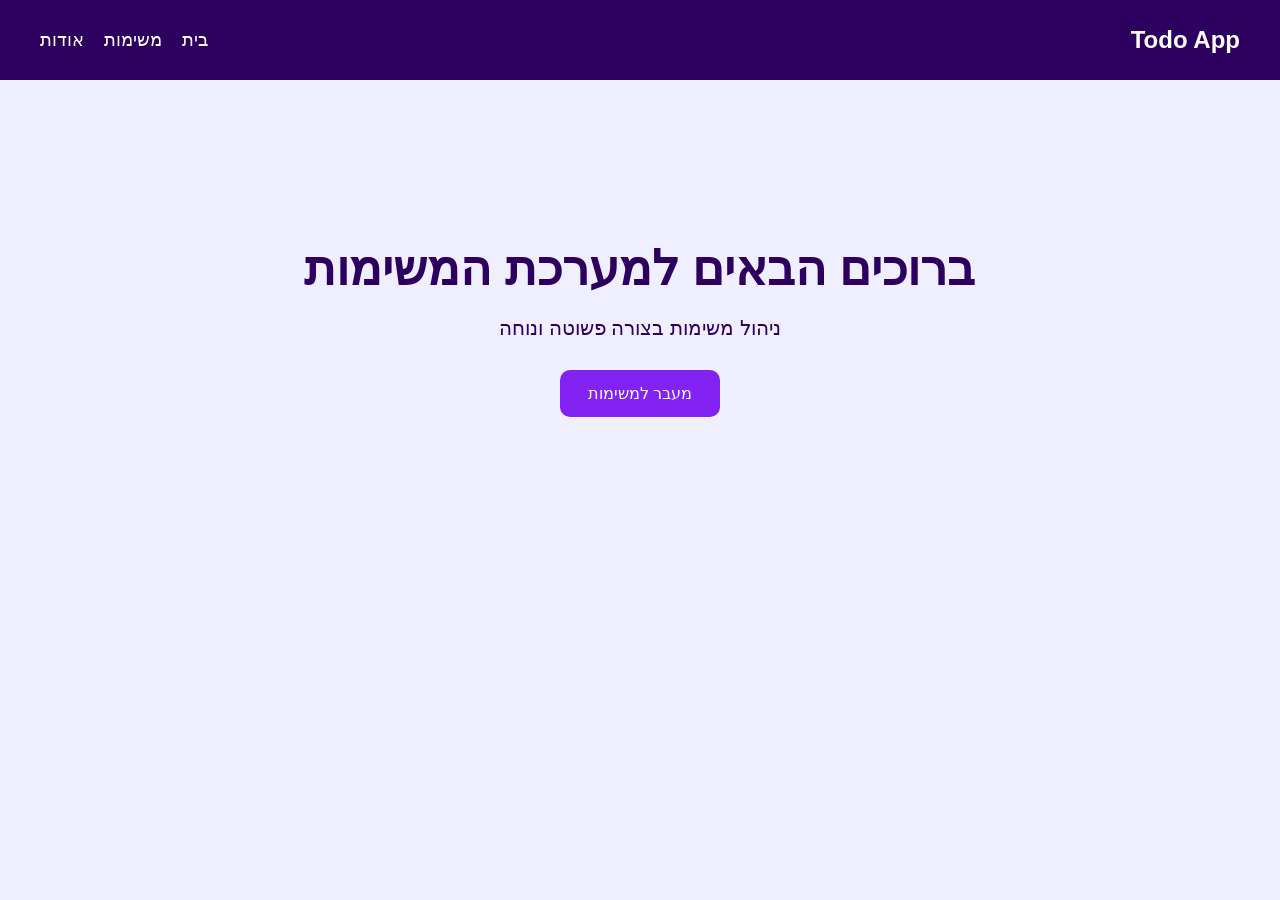
==== index.html @ 0bab48e9 "init commit" ====
<!DOCTYPE html>
<html lang="he" dir="rtl">
<head>
  <meta charset="UTF-8" />
  <meta name="viewport" content="width=device-width, initial-scale=1.0" />
  <title>Todo App</title>

  <link rel="stylesheet" href="./css/style.css" />
  <link rel="stylesheet" href="./css/navbar.css" />
</head>
<body>

  <nav class="navbar">
    <div class="logo">Todo App</div>

    <ul class="nav-links">
      <li><a href="./index.html">בית</a></li>
      <li><a href="./tasks.html">משימות</a></li>
      <li><a href="./about.html">אודות</a></li>
    </ul>
  </nav>

  <main class="container">
    <section class="hero">
      <h1>ברוכים הבאים למערכת המשימות</h1>
      <p>ניהול משימות בצורה פשוטה ונוחה</p>

      <a href="./tasks.html" class="btn">
        מעבר למשימות
      </a>
    </section>
  </main>

  <script src="./js/navbar.js"></script>
</body>
</html>
---- css/style.css ----
* {
  margin: 0;
  padding: 0;
  box-sizing: border-box;
}

body {
  font-family: Arial, sans-serif;
  background: #f0efff;
  color: #2d005f;
}

.container {
  width: 90%;
  max-width: 1100px;
  margin: auto;
  padding: 40px 0;
}

.hero {
  text-align: center;
  margin-top: 120px;
}

.hero h1 {
  font-size: 48px;
  margin-bottom: 20px;
}

.hero p {
  font-size: 20px;
  margin-bottom: 30px;
}

.btn {
  display: inline-block;
  padding: 14px 28px;
  background: #8222f3;
  color: white;
  text-decoration: none;
  border-radius: 10px;
}
---- css/navbar.css ----
.navbar {
  width: 100%;
  height: 80px;
  background: #2d005f;

  display: flex;
  align-items: center;
  justify-content: space-between;

  padding: 0 40px;
}

.logo {
  color: white;
  font-size: 24px;
  font-weight: bold;
}

.nav-links {
  display: flex;
  gap: 20px;
  list-style: none;
}

.nav-links a {
  color: white;
  text-decoration: none;
  font-size: 18px;
}
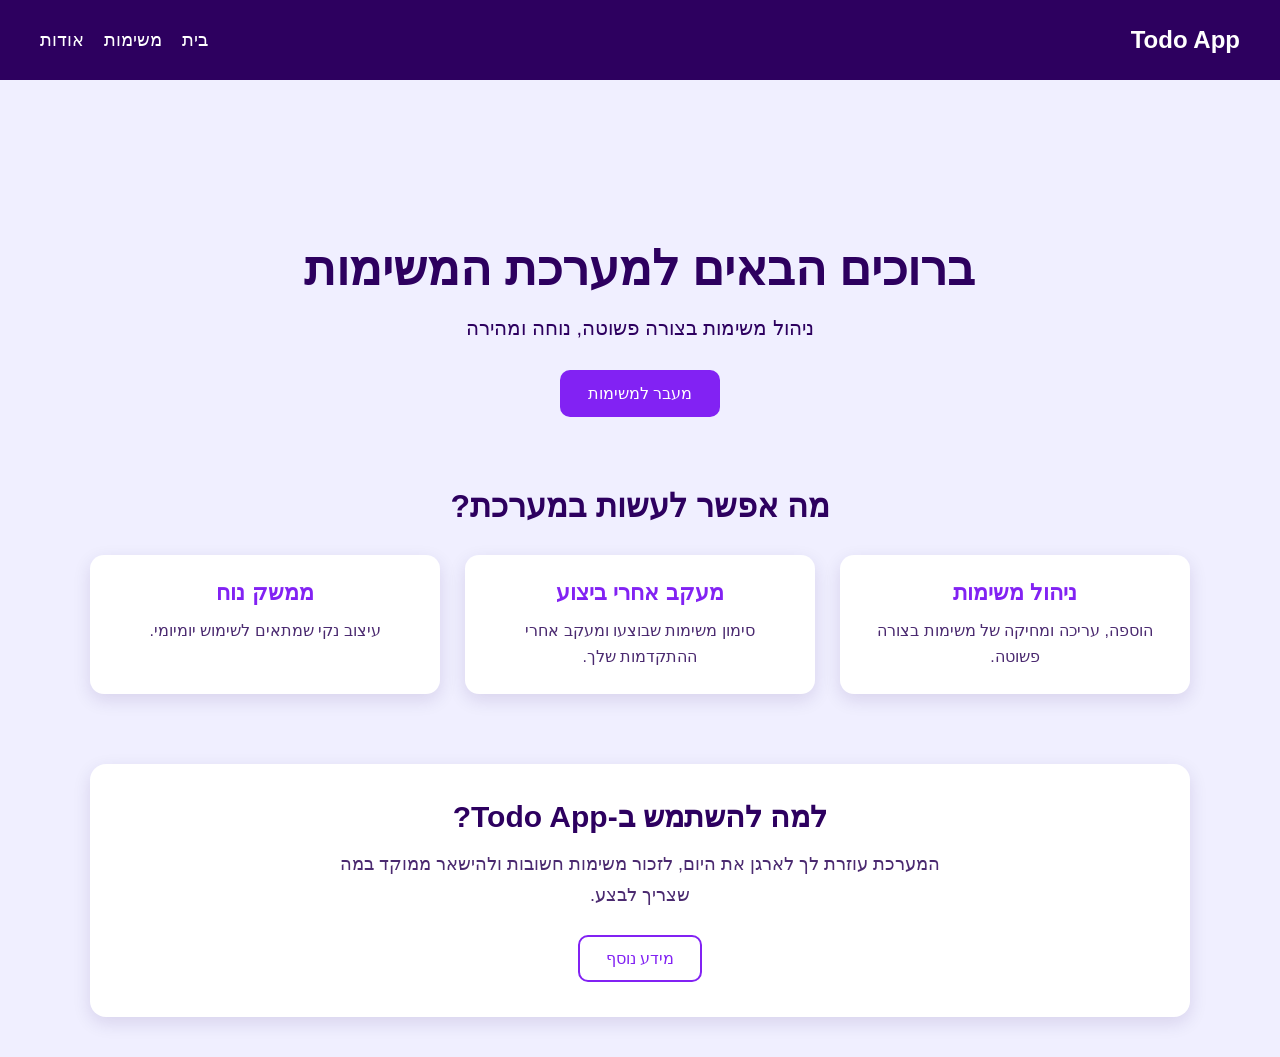
==== commit 4b40e86d: "Added new content in home page and css" ====
--- a/index.html
+++ b/index.html
@@ -21,14 +21,49 @@
   </nav>
 
   <main class="container">
+
     <section class="hero">
       <h1>ברוכים הבאים למערכת המשימות</h1>
-      <p>ניהול משימות בצורה פשוטה ונוחה</p>
+      <p>ניהול משימות בצורה פשוטה, נוחה ומהירה</p>
 
       <a href="./tasks.html" class="btn">
         מעבר למשימות
       </a>
     </section>
+
+    <section class="features">
+      <h2>מה אפשר לעשות במערכת?</h2>
+
+      <div class="features-grid">
+        <div class="feature-card">
+          <h3>ניהול משימות</h3>
+          <p>הוספה, עריכה ומחיקה של משימות בצורה פשוטה.</p>
+        </div>
+
+        <div class="feature-card">
+          <h3>מעקב אחרי ביצוע</h3>
+          <p>סימון משימות שבוצעו ומעקב אחרי ההתקדמות שלך.</p>
+        </div>
+
+        <div class="feature-card">
+          <h3>ממשק נוח</h3>
+          <p>עיצוב נקי שמתאים לשימוש יומיומי.</p>
+        </div>
+      </div>
+    </section>
+
+    <section class="info-box">
+      <h2>למה להשתמש ב-Todo App?</h2>
+      <p>
+        המערכת עוזרת לך לארגן את היום, לזכור משימות חשובות
+        ולהישאר ממוקד במה שצריך לבצע.
+      </p>
+
+      <a href="./about.html" class="secondary-btn">
+        מידע נוסף
+      </a>
+    </section>
+
   </main>
 
   <script src="./js/navbar.js"></script>
--- a/css/style.css
+++ b/css/style.css
@@ -39,4 +39,73 @@
   color: white;
   text-decoration: none;
   border-radius: 10px;
+}
+
+
+.features {
+  margin-top: 70px;
+  text-align: center;
+}
+
+.features h2 {
+  font-size: 32px;
+  margin-bottom: 30px;
+  color: #2d005f;
+}
+
+.features-grid {
+  display: grid;
+  grid-template-columns: repeat(3, 1fr);
+  gap: 25px;
+}
+
+.feature-card {
+  background: white;
+  padding: 25px;
+  border-radius: 14px;
+  box-shadow: 0 6px 18px rgba(45, 0, 95, 0.12);
+}
+
+.feature-card h3 {
+  font-size: 22px;
+  margin-bottom: 12px;
+  color: #8222f3;
+}
+
+.feature-card p {
+  font-size: 16px;
+  line-height: 1.6;
+  color: #4b2a70;
+}
+
+.info-box {
+  margin-top: 70px;
+  background: white;
+  padding: 35px;
+  border-radius: 16px;
+  text-align: center;
+  box-shadow: 0 6px 18px rgba(45, 0, 95, 0.12);
+}
+
+.info-box h2 {
+  font-size: 30px;
+  margin-bottom: 15px;
+}
+
+.info-box p {
+  max-width: 650px;
+  margin: 0 auto 25px;
+  font-size: 18px;
+  line-height: 1.7;
+  color: #4b2a70;
+}
+
+.secondary-btn {
+  display: inline-block;
+  padding: 12px 26px;
+  background: transparent;
+  color: #8222f3;
+  text-decoration: none;
+  border: 2px solid #8222f3;
+  border-radius: 10px;
 }
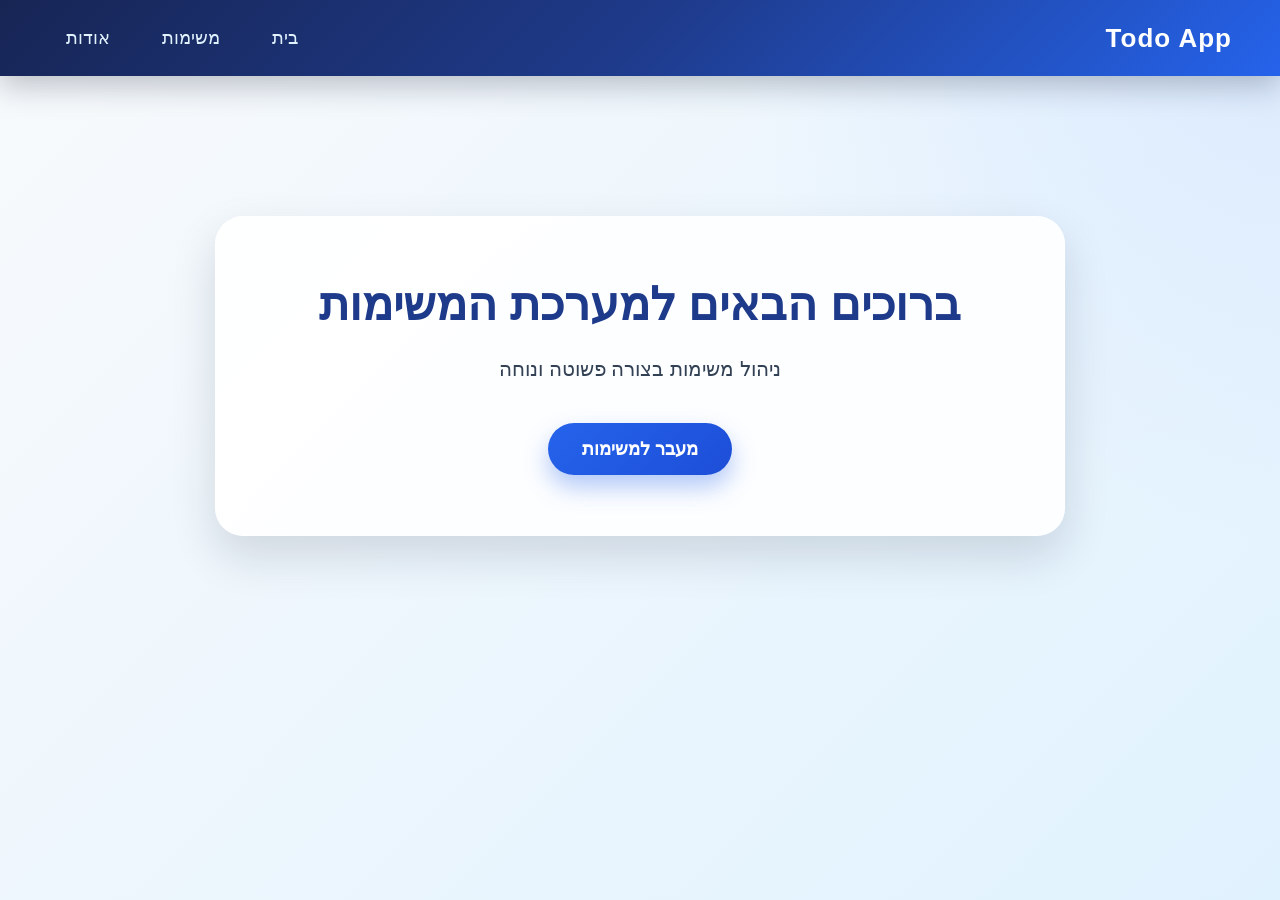
==== commit 2ac5eb9b: "new look for site -ariel" ====
--- a/index.html
+++ b/index.html
@@ -1,3 +1,4 @@
+<!-- index.html -->
 <!DOCTYPE html>
 <html lang="he" dir="rtl">
 <head>
@@ -21,49 +22,14 @@
   </nav>
 
   <main class="container">
-
     <section class="hero">
       <h1>ברוכים הבאים למערכת המשימות</h1>
-      <p>ניהול משימות בצורה פשוטה, נוחה ומהירה</p>
+      <p>ניהול משימות בצורה פשוטה ונוחה</p>
 
       <a href="./tasks.html" class="btn">
         מעבר למשימות
       </a>
     </section>
-
-    <section class="features">
-      <h2>מה אפשר לעשות במערכת?</h2>
-
-      <div class="features-grid">
-        <div class="feature-card">
-          <h3>ניהול משימות</h3>
-          <p>הוספה, עריכה ומחיקה של משימות בצורה פשוטה.</p>
-        </div>
-
-        <div class="feature-card">
-          <h3>מעקב אחרי ביצוע</h3>
-          <p>סימון משימות שבוצעו ומעקב אחרי ההתקדמות שלך.</p>
-        </div>
-
-        <div class="feature-card">
-          <h3>ממשק נוח</h3>
-          <p>עיצוב נקי שמתאים לשימוש יומיומי.</p>
-        </div>
-      </div>
-    </section>
-
-    <section class="info-box">
-      <h2>למה להשתמש ב-Todo App?</h2>
-      <p>
-        המערכת עוזרת לך לארגן את היום, לזכור משימות חשובות
-        ולהישאר ממוקד במה שצריך לבצע.
-      </p>
-
-      <a href="./about.html" class="secondary-btn">
-        מידע נוסף
-      </a>
-    </section>
-
   </main>
 
   <script src="./js/navbar.js"></script>
--- a/css/style.css
+++ b/css/style.css
@@ -1,3 +1,5 @@
+/* style.css */
+
 * {
   margin: 0;
   padding: 0;
@@ -6,106 +8,84 @@
 
 body {
   font-family: Arial, sans-serif;
-  background: #f0efff;
-  color: #2d005f;
+  min-height: 100vh;
+  background:
+    radial-gradient(circle at top right, #dbeafe, transparent 35%),
+    linear-gradient(135deg, #f8fafc, #e0f2fe);
+  color: #0f172a;
 }
 
 .container {
   width: 90%;
   max-width: 1100px;
   margin: auto;
-  padding: 40px 0;
+  padding: 60px 0;
 }
 
-.hero {
+.hero,
+.about-page {
+  max-width: 850px;
+  margin: 80px auto 0;
   text-align: center;
-  margin-top: 120px;
+  background: rgba(255, 255, 255, 0.88);
+  padding: 60px 40px;
+  border-radius: 28px;
+  box-shadow: 0 20px 45px rgba(15, 23, 42, 0.14);
+  border: 1px solid rgba(255, 255, 255, 0.8);
 }
 
-.hero h1 {
-  font-size: 48px;
+.hero h1,
+.about-page h1 {
+  font-size: 46px;
   margin-bottom: 20px;
+  color: #1e3a8a;
 }
 
-.hero p {
+.hero p,
+.about-page p {
   font-size: 20px;
-  margin-bottom: 30px;
+  line-height: 1.8;
+  color: #334155;
+  margin-bottom: 16px;
 }
 
 .btn {
   display: inline-block;
-  padding: 14px 28px;
-  background: #8222f3;
-  color: white;
+  margin-top: 20px;
+  padding: 15px 34px;
+  background: linear-gradient(135deg, #2563eb, #1d4ed8);
+  color: #ffffff;
   text-decoration: none;
-  border-radius: 10px;
+  border-radius: 999px;
+  font-size: 18px;
+  font-weight: bold;
+  box-shadow: 0 12px 24px rgba(37, 99, 235, 0.35);
+  transition: 0.3s;
 }
 
-
-.features {
-  margin-top: 70px;
-  text-align: center;
+.btn:hover {
+  transform: translateY(-3px);
+  box-shadow: 0 18px 34px rgba(37, 99, 235, 0.45);
 }
 
-.features h2 {
-  font-size: 32px;
-  margin-bottom: 30px;
-  color: #2d005f;
-}
+@media (max-width: 700px) {
+  .container {
+    padding: 35px 0;
+  }
 
-.features-grid {
-  display: grid;
-  grid-template-columns: repeat(3, 1fr);
-  gap: 25px;
-}
+  .hero,
+  .about-page {
+    margin-top: 35px;
+    padding: 38px 24px;
+  }
 
-.feature-card {
-  background: white;
-  padding: 25px;
-  border-radius: 14px;
-  box-shadow: 0 6px 18px rgba(45, 0, 95, 0.12);
-}
+  .hero h1,
+  .about-page h1 {
+    font-size: 32px;
+  }
 
-.feature-card h3 {
-  font-size: 22px;
-  margin-bottom: 12px;
-  color: #8222f3;
-}
-
-.feature-card p {
-  font-size: 16px;
-  line-height: 1.6;
-  color: #4b2a70;
-}
-
-.info-box {
-  margin-top: 70px;
-  background: white;
-  padding: 35px;
-  border-radius: 16px;
-  text-align: center;
-  box-shadow: 0 6px 18px rgba(45, 0, 95, 0.12);
-}
-
-.info-box h2 {
-  font-size: 30px;
-  margin-bottom: 15px;
-}
-
-.info-box p {
-  max-width: 650px;
-  margin: 0 auto 25px;
-  font-size: 18px;
-  line-height: 1.7;
-  color: #4b2a70;
-}
-
-.secondary-btn {
-  display: inline-block;
-  padding: 12px 26px;
-  background: transparent;
-  color: #8222f3;
-  text-decoration: none;
-  border: 2px solid #8222f3;
-  border-radius: 10px;
+  .hero p,
+  .about-page p {
+    font-size: 17px;
+  }
 }
--- a/css/navbar.css
+++ b/css/navbar.css
@@ -1,29 +1,61 @@
+/* navbar.css */
+
 .navbar {
   width: 100%;
-  height: 80px;
-  background: #2d005f;
-
+  min-height: 76px;
+  background: linear-gradient(135deg, #172554, #1e3a8a, #2563eb);
   display: flex;
   align-items: center;
   justify-content: space-between;
-
-  padding: 0 40px;
+  padding: 0 48px;
+  box-shadow: 0 10px 30px rgba(15, 23, 42, 0.25);
+  position: sticky;
+  top: 0;
+  z-index: 100;
 }
 
 .logo {
-  color: white;
-  font-size: 24px;
+  color: #ffffff;
+  font-size: 26px;
   font-weight: bold;
+  letter-spacing: 1px;
 }
 
 .nav-links {
   display: flex;
-  gap: 20px;
+  align-items: center;
+  gap: 16px;
   list-style: none;
 }
 
 .nav-links a {
-  color: white;
+  color: #e0f2fe;
   text-decoration: none;
   font-size: 18px;
+  padding: 10px 18px;
+  border-radius: 999px;
+  transition: 0.3s;
+}
+
+.nav-links a:hover {
+  background: rgba(255, 255, 255, 0.18);
+  color: #ffffff;
+}
+
+@media (max-width: 700px) {
+  .navbar {
+    flex-direction: column;
+    gap: 14px;
+    padding: 18px 20px;
+  }
+
+  .nav-links {
+    flex-wrap: wrap;
+    justify-content: center;
+  }
+
+  .nav-links a {
+    font-size: 16px;
+    padding: 8px 14px;
+  }
 }
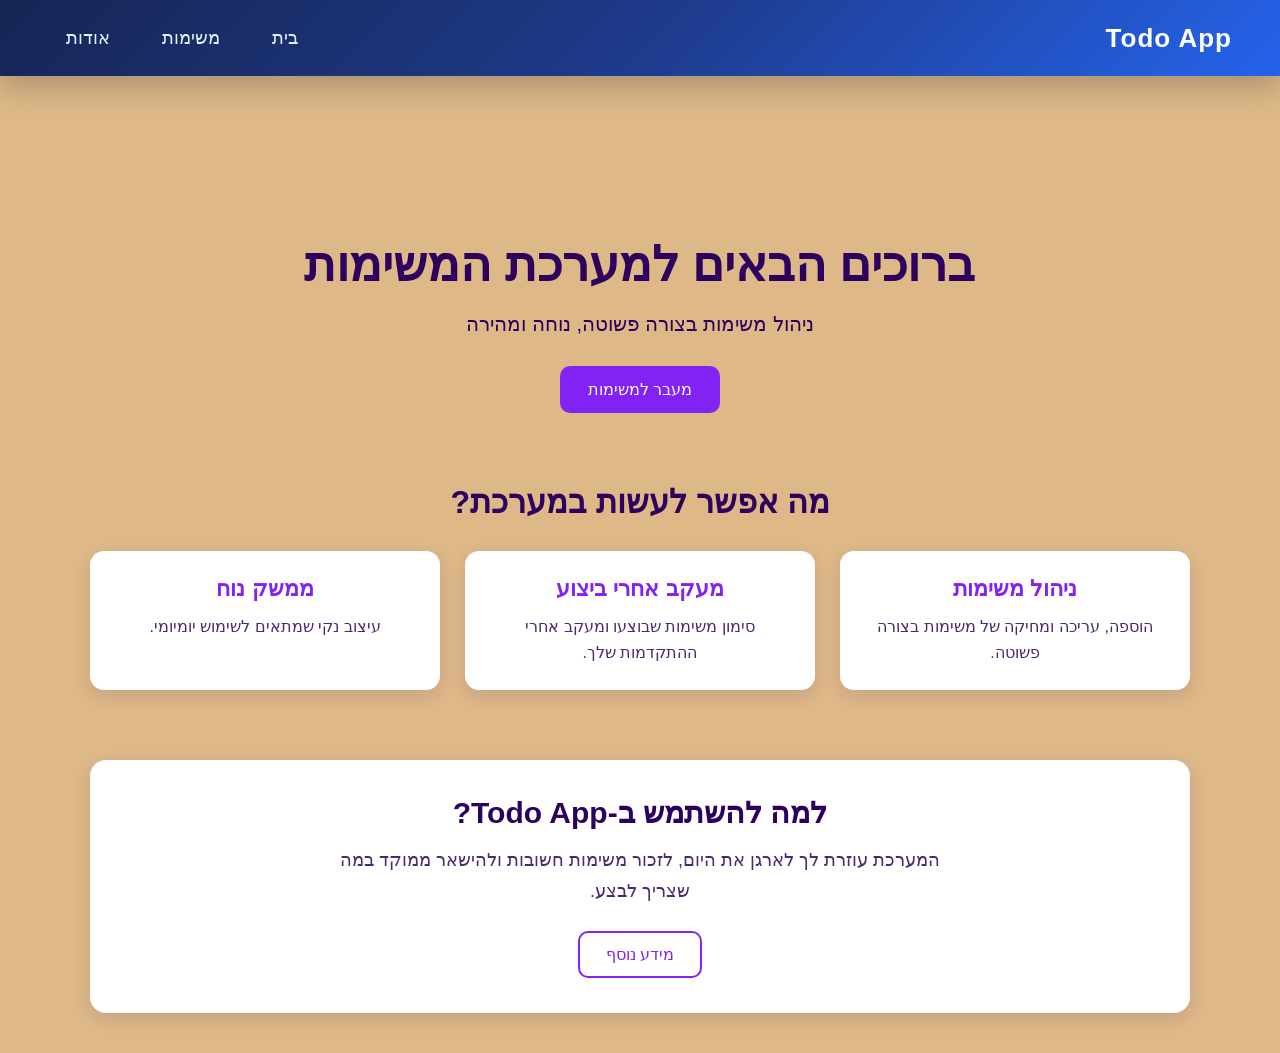
==== commit 48c4344e: "Merge pull request #11 from arielfri669-cell/gabriel Added new content in home page and css" ====
--- a/index.html
+++ b/index.html
@@ -1,4 +1,3 @@
-<!-- index.html -->
 <!DOCTYPE html>
 <html lang="he" dir="rtl">
 <head>
@@ -22,14 +21,49 @@
   </nav>
 
   <main class="container">
+
     <section class="hero">
       <h1>ברוכים הבאים למערכת המשימות</h1>
-      <p>ניהול משימות בצורה פשוטה ונוחה</p>
+      <p>ניהול משימות בצורה פשוטה, נוחה ומהירה</p>
 
       <a href="./tasks.html" class="btn">
         מעבר למשימות
       </a>
     </section>
+
+    <section class="features">
+      <h2>מה אפשר לעשות במערכת?</h2>
+
+      <div class="features-grid">
+        <div class="feature-card">
+          <h3>ניהול משימות</h3>
+          <p>הוספה, עריכה ומחיקה של משימות בצורה פשוטה.</p>
+        </div>
+
+        <div class="feature-card">
+          <h3>מעקב אחרי ביצוע</h3>
+          <p>סימון משימות שבוצעו ומעקב אחרי ההתקדמות שלך.</p>
+        </div>
+
+        <div class="feature-card">
+          <h3>ממשק נוח</h3>
+          <p>עיצוב נקי שמתאים לשימוש יומיומי.</p>
+        </div>
+      </div>
+    </section>
+
+    <section class="info-box">
+      <h2>למה להשתמש ב-Todo App?</h2>
+      <p>
+        המערכת עוזרת לך לארגן את היום, לזכור משימות חשובות
+        ולהישאר ממוקד במה שצריך לבצע.
+      </p>
+
+      <a href="./about.html" class="secondary-btn">
+        מידע נוסף
+      </a>
+    </section>
+
   </main>
 
   <script src="./js/navbar.js"></script>
--- a/css/style.css
+++ b/css/style.css
@@ -1,5 +1,3 @@
-/* style.css */
-
 * {
   margin: 0;
   padding: 0;
@@ -8,84 +6,154 @@
 
 body {
   font-family: Arial, sans-serif;
-  min-height: 100vh;
-  background:
-    radial-gradient(circle at top right, #dbeafe, transparent 35%),
-    linear-gradient(135deg, #f8fafc, #e0f2fe);
-  color: #0f172a;
+  background: #f0efff;
+  color: #2d005f;
+  background-color: burlywood;
 }
 
 .container {
   width: 90%;
   max-width: 1100px;
   margin: auto;
-  padding: 60px 0;
+  padding: 40px 0;
 }
 
-.hero,
-.about-page {
-  max-width: 850px;
-  margin: 80px auto 0;
-  text-align: center;
-  background: rgba(255, 255, 255, 0.88);
-  padding: 60px 40px;
-  border-radius: 28px;
-  box-shadow: 0 20px 45px rgba(15, 23, 42, 0.14);
-  border: 1px solid rgba(255, 255, 255, 0.8);
+
+#link{
+  margin-top: 20px;
+  display: inline-block;
+  transition:transform 0.3s ease;
+}
+#link:hover{
+   transform: scale(1.5);
+  
 }
 
-.hero h1,
-.about-page h1 {
-  font-size: 46px;
-  margin-bottom: 20px;
-  color: #1e3a8a;
+.hero {
+  text-align: center;
+  margin-top: 120px;
 }
 
-.hero p,
-.about-page p {
+.hero h1 {
+  font-size: 48px;
+  margin-bottom: 20px;
+}
+
+.hero p {
   font-size: 20px;
-  line-height: 1.8;
-  color: #334155;
-  margin-bottom: 16px;
+  margin-bottom: 30px;
 }
 
 .btn {
   display: inline-block;
-  margin-top: 20px;
-  padding: 15px 34px;
-  background: linear-gradient(135deg, #2563eb, #1d4ed8);
-  color: #ffffff;
+  padding: 14px 28px;
+  background: #8222f3;
+  color: white;
   text-decoration: none;
-  border-radius: 999px;
-  font-size: 18px;
-  font-weight: bold;
-  box-shadow: 0 12px 24px rgba(37, 99, 235, 0.35);
-  transition: 0.3s;
+  border-radius: 10px;
 }
 
-.btn:hover {
-  transform: translateY(-3px);
-  box-shadow: 0 18px 34px rgba(37, 99, 235, 0.45);
+
+.features {
+  margin-top: 70px;
+  text-align: center;
 }
 
-@media (max-width: 700px) {
-  .container {
-    padding: 35px 0;
-  }
+.features h2 {
+  font-size: 32px;
+  margin-bottom: 30px;
+  color: #2d005f;
+}
 
-  .hero,
-  .about-page {
-    margin-top: 35px;
-    padding: 38px 24px;
-  }
+.features-grid {
+  display: grid;
+  grid-template-columns: repeat(3, 1fr);
+  gap: 25px;
+}
 
-  .hero h1,
-  .about-page h1 {
-    font-size: 32px;
-  }
+.feature-card {
+  background: white;
+  padding: 25px;
+  border-radius: 14px;
+  box-shadow: 0 6px 18px rgba(45, 0, 95, 0.12);
+}
 
-  .hero p,
-  .about-page p {
-    font-size: 17px;
-  }
-}+.feature-card h3 {
+  font-size: 22px;
+  margin-bottom: 12px;
+  color: #8222f3;
+}
+
+.feature-card p {
+  font-size: 16px;
+  line-height: 1.6;
+  color: #4b2a70;
+}
+
+.info-box {
+  margin-top: 70px;
+  background: white;
+  padding: 35px;
+  border-radius: 16px;
+  text-align: center;
+  box-shadow: 0 6px 18px rgba(45, 0, 95, 0.12);
+}
+
+.info-box h2 {
+  font-size: 30px;
+  margin-bottom: 15px;
+}
+
+.info-box p {
+  max-width: 650px;
+  margin: 0 auto 25px;
+  font-size: 18px;
+  line-height: 1.7;
+  color: #4b2a70;
+}
+
+.secondary-btn {
+  display: inline-block;
+  padding: 12px 26px;
+  background: transparent;
+  color: #8222f3;
+  text-decoration: none;
+  border: 2px solid #8222f3;
+  border-radius: 10px;
+}
+.my-div{
+  width:50%;
+  height: auto;
+  display: flex;
+  flex-direction: column;
+  align-items: center;
+  margin: auto;
+  margin-top: 5rem;
+  gap:20px;
+}
+
+table{
+  border-collapse: collapse;
+  width: 100%;
+}
+
+th,td{
+     border:2px solid black;
+     padding: 20px;
+     text-align: center;
+}
+th{
+  background-color: crimson;
+}
+td{
+  background-color: rgb(233, 197, 105);
+}
+
+.my-div img{
+  width: 100%;
+}
+.my-div p{
+  font-size: larger;
+  
+}
+ 
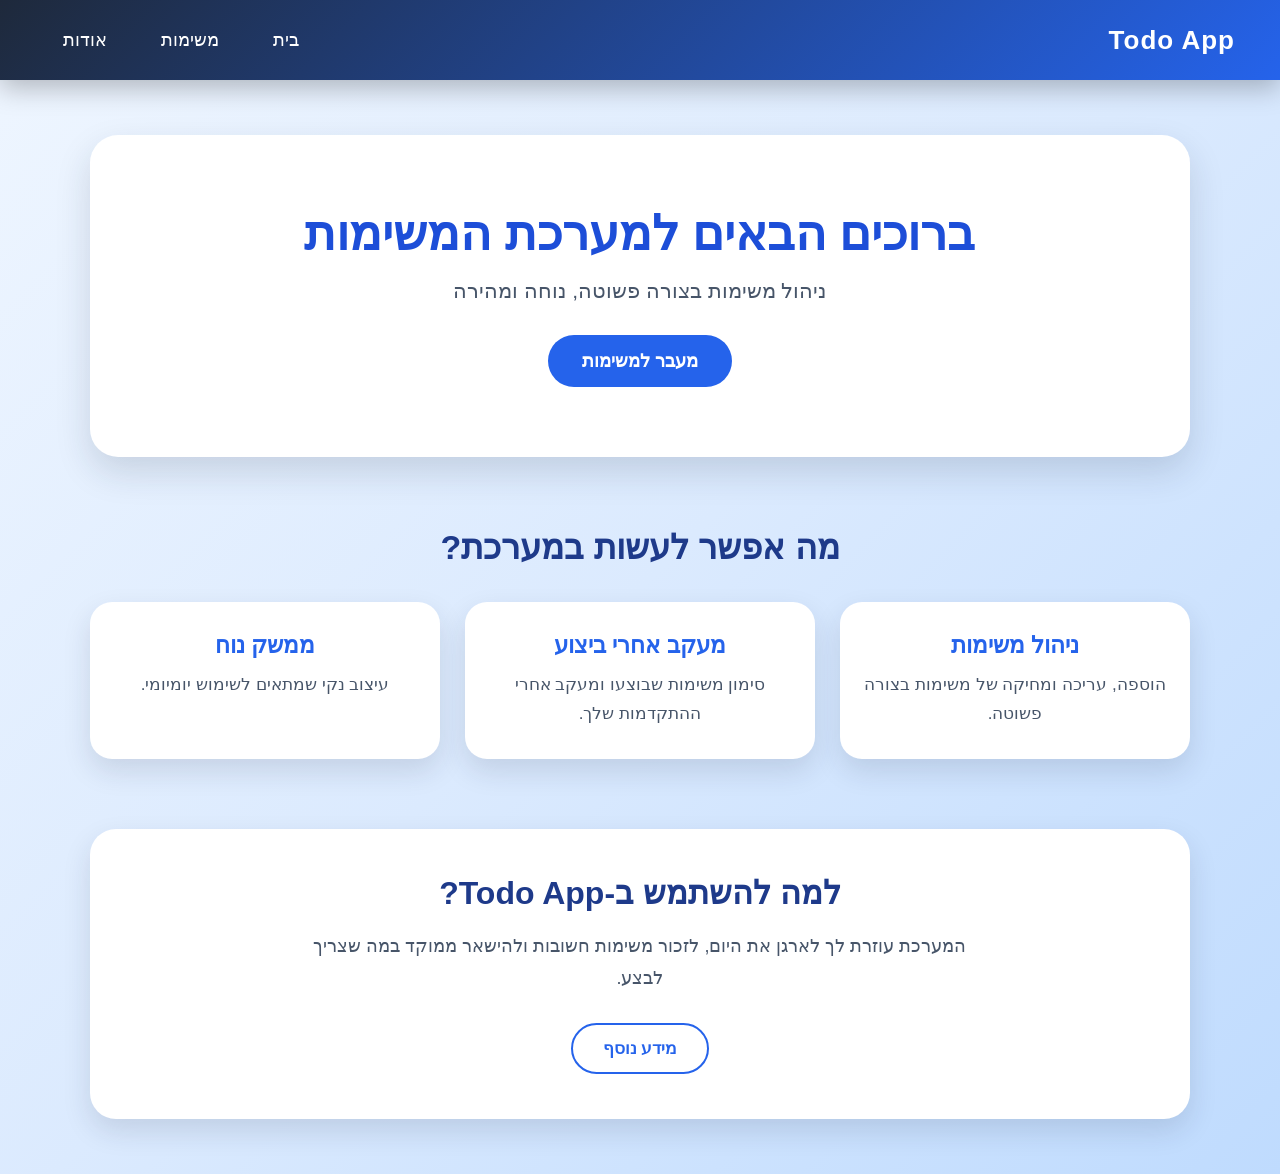
==== commit fe55cdab: "Merge branch 'main' into ariel" ====
--- a/index.html
+++ b/index.html
@@ -1,3 +1,4 @@
+<!-- index.html -->
 <!DOCTYPE html>
 <html lang="he" dir="rtl">
 <head>
--- a/css/style.css
+++ b/css/style.css
@@ -1,3 +1,5 @@
+/* style.css */
+
 * {
   margin: 0;
   padding: 0;
@@ -6,53 +8,58 @@
 
 body {
   font-family: Arial, sans-serif;
-  background: #f0efff;
-  color: #2d005f;
-  background-color: burlywood;
+  min-height: 100vh;
+  background: linear-gradient(135deg, #eff6ff, #dbeafe, #bfdbfe);
+  color: #1e293b;
 }
 
 .container {
   width: 90%;
   max-width: 1100px;
   margin: auto;
-  padding: 40px 0;
-}
-
-
-#link{
-  margin-top: 20px;
-  display: inline-block;
-  transition:transform 0.3s ease;
-}
-#link:hover{
-   transform: scale(1.5);
-  
-}
+  padding: 55px 0;
+}
+
+/* Home page */
 
 .hero {
   text-align: center;
-  margin-top: 120px;
+  background: white;
+  padding: 70px 35px;
+  border-radius: 28px;
+  box-shadow: 0 15px 35px rgba(30, 41, 59, 0.15);
 }
 
 .hero h1 {
   font-size: 48px;
-  margin-bottom: 20px;
+  color: #1d4ed8;
+  margin-bottom: 18px;
 }
 
 .hero p {
-  font-size: 20px;
-  margin-bottom: 30px;
+  font-size: 21px;
+  color: #475569;
+  margin-bottom: 32px;
 }
 
 .btn {
   display: inline-block;
-  padding: 14px 28px;
-  background: #8222f3;
+  padding: 15px 34px;
+  background: #2563eb;
   color: white;
   text-decoration: none;
-  border-radius: 10px;
-}
-
+  border-radius: 30px;
+  font-size: 18px;
+  font-weight: bold;
+  transition: 0.3s;
+}
+
+.btn:hover {
+  background: #1d4ed8;
+  transform: translateY(-3px);
+}
+
+/* Features */
 
 .features {
   margin-top: 70px;
@@ -60,9 +67,9 @@
 }
 
 .features h2 {
-  font-size: 32px;
-  margin-bottom: 30px;
-  color: #2d005f;
+  font-size: 34px;
+  color: #1e3a8a;
+  margin-bottom: 35px;
 }
 
 .features-grid {
@@ -73,87 +80,202 @@
 
 .feature-card {
   background: white;
-  padding: 25px;
-  border-radius: 14px;
-  box-shadow: 0 6px 18px rgba(45, 0, 95, 0.12);
+  padding: 30px 24px;
+  border-radius: 22px;
+  box-shadow: 0 12px 28px rgba(30, 41, 59, 0.13);
+  transition: 0.3s;
+}
+
+.feature-card:hover {
+  transform: translateY(-6px);
 }
 
 .feature-card h3 {
-  font-size: 22px;
+  font-size: 23px;
+  color: #2563eb;
   margin-bottom: 12px;
-  color: #8222f3;
 }
 
 .feature-card p {
-  font-size: 16px;
-  line-height: 1.6;
-  color: #4b2a70;
-}
+  font-size: 17px;
+  line-height: 1.7;
+  color: #475569;
+}
+
+/* Info box */
 
 .info-box {
   margin-top: 70px;
-  background: white;
-  padding: 35px;
-  border-radius: 16px;
-  text-align: center;
-  box-shadow: 0 6px 18px rgba(45, 0, 95, 0.12);
+  background: #ffffff;
+  padding: 45px 35px;
+  border-radius: 26px;
+  text-align: center;
+  box-shadow: 0 12px 28px rgba(30, 41, 59, 0.13);
 }
 
 .info-box h2 {
-  font-size: 30px;
-  margin-bottom: 15px;
+  font-size: 32px;
+  color: #1e3a8a;
+  margin-bottom: 18px;
 }
 
 .info-box p {
-  max-width: 650px;
-  margin: 0 auto 25px;
+  max-width: 700px;
+  margin: 0 auto 28px;
   font-size: 18px;
-  line-height: 1.7;
-  color: #4b2a70;
+  line-height: 1.8;
+  color: #475569;
 }
 
 .secondary-btn {
   display: inline-block;
-  padding: 12px 26px;
-  background: transparent;
-  color: #8222f3;
+  padding: 13px 30px;
+  color: #2563eb;
   text-decoration: none;
-  border: 2px solid #8222f3;
-  border-radius: 10px;
-}
-.my-div{
-  width:50%;
-  height: auto;
+  border: 2px solid #2563eb;
+  border-radius: 30px;
+  font-size: 17px;
+  font-weight: bold;
+  transition: 0.3s;
+}
+
+.secondary-btn:hover {
+  background: #2563eb;
+  color: white;
+}
+
+/* About page */
+
+.about-page {
+  background: white;
+  padding: 45px;
+  border-radius: 26px;
+  text-align: center;
+  box-shadow: 0 12px 28px rgba(30, 41, 59, 0.13);
+}
+
+.about-page h1 {
+  font-size: 42px;
+  color: #1d4ed8;
+  margin-bottom: 15px;
+}
+
+.about-page h2 {
+  font-size: 26px;
+  color: #334155;
+  margin-bottom: 20px;
+}
+
+.about-page p {
+  font-size: 19px;
+  line-height: 1.8;
+  color: #475569;
+  margin-bottom: 12px;
+}
+
+/* GitHub link */
+
+#link {
+  text-align: center;
+  margin: 35px 0;
+}
+
+#link a {
+  display: inline-block;
+  background: #0f172a;
+  color: white;
+  text-decoration: none;
+  padding: 14px 32px;
+  border-radius: 30px;
+  font-size: 17px;
+  font-weight: bold;
+  transition: 0.3s;
+}
+
+#link a:hover {
+  background: #2563eb;
+  transform: scale(1.08);
+}
+
+/* Group table */
+
+.my-div {
+  width: 85%;
+  max-width: 800px;
+  margin: 50px auto;
+  background: white;
+  padding: 35px;
+  border-radius: 26px;
   display: flex;
   flex-direction: column;
   align-items: center;
-  margin: auto;
-  margin-top: 5rem;
-  gap:20px;
-}
-
-table{
+  gap: 25px;
+  box-shadow: 0 12px 28px rgba(30, 41, 59, 0.13);
+}
+
+.my-div h1 {
+  color: #1e3a8a;
+  font-size: 34px;
+}
+
+table {
   border-collapse: collapse;
   width: 100%;
-}
-
-th,td{
-     border:2px solid black;
-     padding: 20px;
-     text-align: center;
-}
-th{
-  background-color: crimson;
-}
-td{
-  background-color: rgb(233, 197, 105);
-}
-
-.my-div img{
+  overflow: hidden;
+  border-radius: 16px;
+}
+
+th,
+td {
+  border: 1px solid #bfdbfe;
+  padding: 16px;
+  text-align: center;
+  font-size: 16px;
+}
+
+th {
+  background: #2563eb;
+  color: white;
+}
+
+td {
+  background: #eff6ff;
+  color: #1e293b;
+}
+
+.my-div img {
   width: 100%;
-}
-.my-div p{
-  font-size: larger;
-  
-}
- 
+  max-width: 520px;
+  border-radius: 20px;
+}
+
+.my-div p {
+  font-size: 19px;
+  color: #475569;
+}
+
+/* Responsive */
+
+@media (max-width: 800px) {
+  .hero h1 {
+    font-size: 34px;
+  }
+
+  .features-grid {
+    grid-template-columns: 1fr;
+  }
+
+  .my-div {
+    width: 95%;
+    padding: 22px;
+  }
+
+  table {
+    font-size: 14px;
+  }
+
+  th,
+  td {
+    padding: 10px;
+  }
+}
--- a/css/navbar.css
+++ b/css/navbar.css
@@ -2,16 +2,16 @@
 
 .navbar {
   width: 100%;
-  min-height: 76px;
-  background: linear-gradient(135deg, #172554, #1e3a8a, #2563eb);
+  min-height: 80px;
+  background: linear-gradient(135deg, #1e293b, #2563eb);
   display: flex;
   align-items: center;
   justify-content: space-between;
-  padding: 0 48px;
-  box-shadow: 0 10px 30px rgba(15, 23, 42, 0.25);
+  padding: 0 45px;
+  box-shadow: 0 8px 25px rgba(0, 0, 0, 0.25);
   position: sticky;
   top: 0;
-  z-index: 100;
+  z-index: 1000;
 }
 
 .logo {
@@ -24,29 +24,34 @@
 .nav-links {
   display: flex;
   align-items: center;
-  gap: 16px;
+  gap: 18px;
   list-style: none;
 }
 
 .nav-links a {
-  color: #e0f2fe;
+  color: #ffffff;
   text-decoration: none;
   font-size: 18px;
   padding: 10px 18px;
-  border-radius: 999px;
+  border-radius: 25px;
   transition: 0.3s;
 }
 
 .nav-links a:hover {
-  background: rgba(255, 255, 255, 0.18);
-  color: #ffffff;
+  background: rgba(255, 255, 255, 0.2);
+}
+
+.nav-links a.active-link {
+  background: #ffffff;
+  color: #2563eb;
+  font-weight: bold;
 }
 
 @media (max-width: 700px) {
   .navbar {
     flex-direction: column;
-    gap: 14px;
-    padding: 18px 20px;
+    padding: 18px;
+    gap: 15px;
   }
 
   .nav-links {
